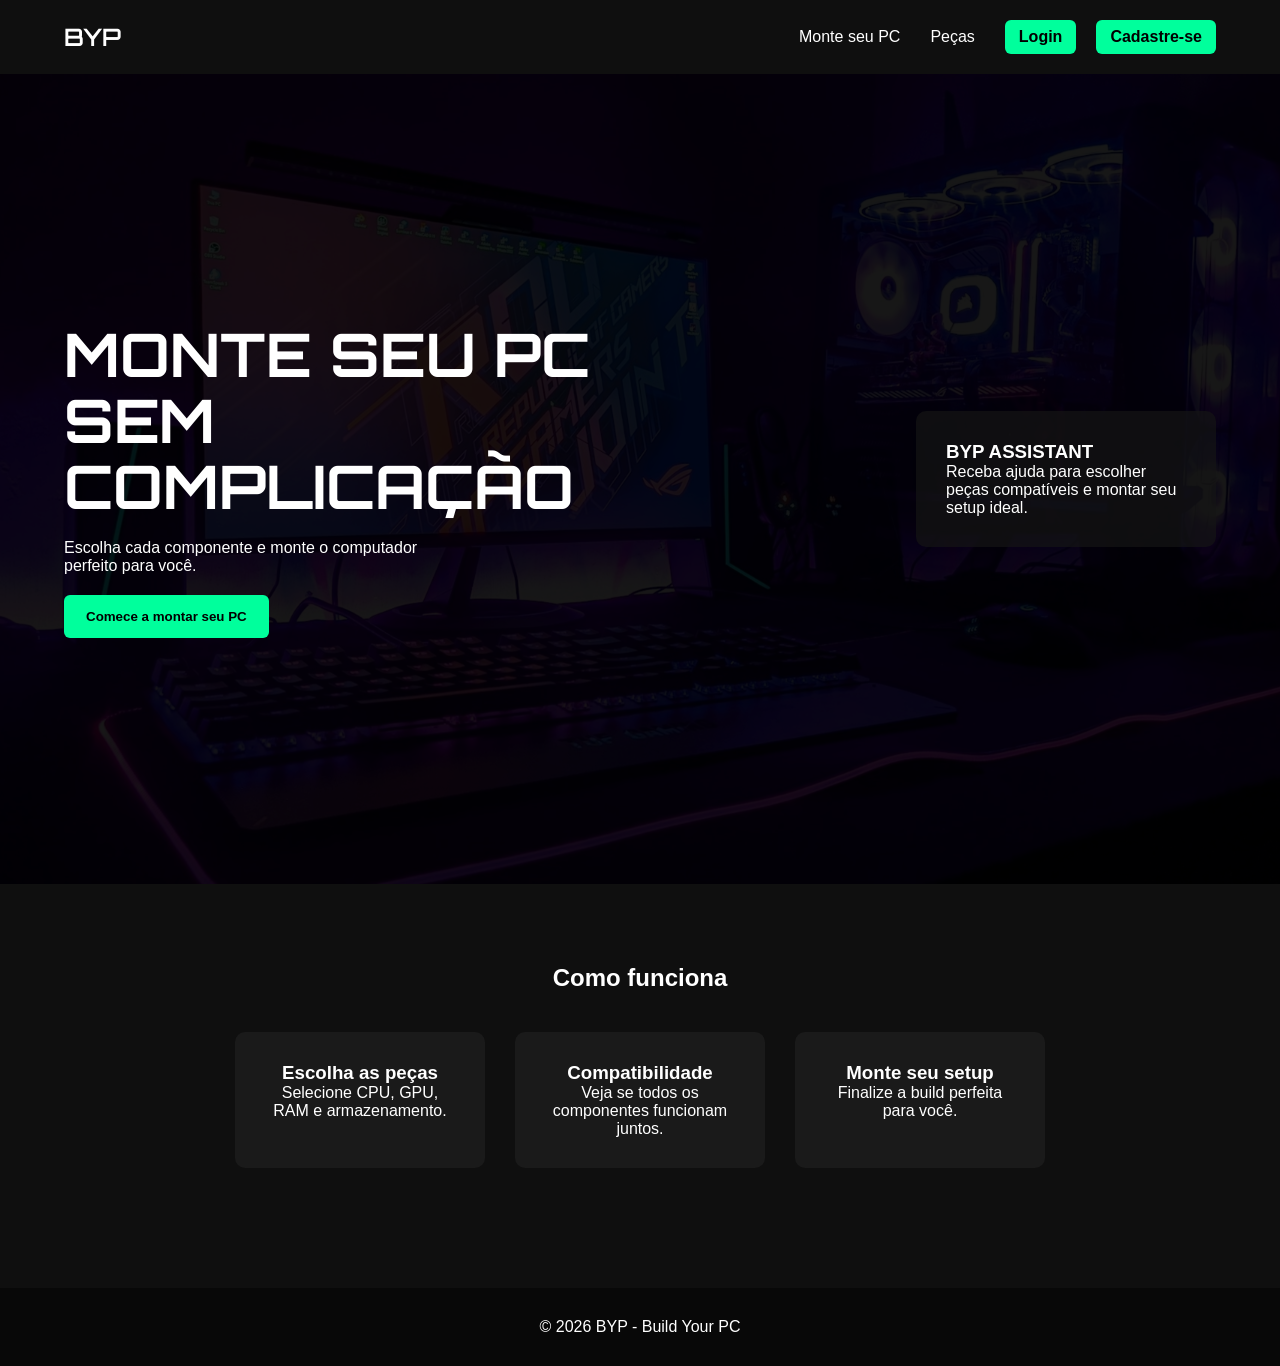
==== html/index.html @ b499fcb7 "first commit" ====
<!DOCTYPE html>
<html lang="pt-br">

<head>
<meta charset="UTF-8">
<meta name="viewport" content="width=device-width, initial-scale=1.0">

<title>BYP - Monte seu PC</title>

<link rel="stylesheet" href="../css/style.css">
<link href="https://fonts.googleapis.com/css2?family=Orbitron:wght@400;600&display=swap" rel="stylesheet">

</head>
<body>
<header>
<div class="container nav">

<div class="logo">BYP</div>

<div class="right-menu">

<nav>
<ul>
<li><a href="#">Monte seu PC</a></li>
<li><a href="#">Peças</a></li>
</ul>
</nav>

<div class="auth">
<a class="btn-login" href="login.html">Login</a>
<a class="btn" href="cadastro.html">Cadastre-se</a>
</div>

</div>

</div>
</header>


<section class="hero">

<div class="overlay"></div>

<div class="container hero-content">

<div class="hero-text">

<h1>
MONTE SEU PC<br>
SEM<br>
COMPLICAÇÃO
</h1>

<p>
Escolha cada componente e monte o computador perfeito para você.
</p>

<button class="cta">
Comece a montar seu PC
</button>

</div>


<div class="assistant">

<h3>BYP ASSISTANT</h3>

<p>
Receba ajuda para escolher peças compatíveis e montar seu setup ideal.
</p>

</div>

</div>

</section>


<section class="features">

<div class="container">

<h2>Como funciona</h2>

<div class="cards">

<div class="card">
<h3>Escolha as peças</h3>
<p>Selecione CPU, GPU, RAM e armazenamento.</p>
</div>

<div class="card">
<h3>Compatibilidade</h3>
<p>Veja se todos os componentes funcionam juntos.</p>
</div>

<div class="card">
<h3>Monte seu setup</h3>
<p>Finalize a build perfeita para você.</p>
</div>

</div>

</div>

</section>


<footer>

<p>© 2026 BYP - Build Your PC</p>

</footer>

</body>
</html>
---- css/style.css ----
*{
margin:0;
padding:0;
box-sizing:border-box;
}

body{
font-family:Arial, Helvetica, sans-serif;
background:#0f0f0f;
color:white;
}

body {
  opacity: 0;
  transform: translateY(10px);
  animation: fadeIn 0.8s ease forwards;
}

@keyframes fadeIn {
  to {
    opacity: 1;
    transform: translateY(0);
  }
}

.container{
width:90%;
max-width:1200px;
margin:auto;
}

header{
padding:20px 0;
}

.nav{
display:flex;
justify-content:space-between;
align-items:center;
}

.right-menu{
display:flex;
align-items:center;
gap:30px;
}

.logo{
font-family:'Orbitron', sans-serif;
font-size:24px;
font-weight:600;
}

nav ul{
display:flex;
gap:25px;
list-style:none;
display:flex;
gap:30px;
}

nav a{
color:rgb(255, 255, 255);
text-decoration: none;
}

nav a:hover{
color:rgb(105, 8, 252);
}

nav a{
color:white;
text-decoration:none;
transition:0.3s;
}

nav a:hover{
color:#00ff9c;
}

.auth{
display:flex;
gap:20px;
align-items:center;
}

.btn{
padding:8px 14px;
background:#00ff9c;
color:black;
text-decoration:none;
border-radius:6px;
font-weight:bold;
}

.btn:hover{
transform:scale(1.05);
box-shadow:0 0 15px #00ff9d41;    
}

.btn-login:hover{
transform:scale(1.05);
box-shadow:0 0 15px #00ff9d3f;
}

.btn-login{
padding:8px 14px;
background:#00ff9c;
color:black;
text-decoration:none;
border-radius:6px;
font-weight:bold;
}

.hero{
position:relative;
background:url("../img/pcindex.png") center/cover no-repeat;
height:90vh;
display:flex;
align-items:center;
}

.overlay{
position:absolute;
top:0;
left:0;
width:100%;
height:100%;
background:rgba(0, 0, 0, 0.911);
}

.hero-content{
position:relative;
display:flex;
justify-content:space-between;
align-items:center;
}

.hero-text h1{
font-family:'Orbitron', sans-serif;
font-size:60px;
line-height:1.1;
margin-bottom:20px;
}

.hero-text p{
margin-bottom:20px;
max-width:400px;
}

.cta{
padding:14px 22px;
background:#00ff9c;
border:none;
border-radius:6px;
font-weight:bold;
cursor:pointer;
}

.cta:hover{
    font-size: 14px;
    transition: 0.3s;
}

.assistant{
background:rgba(20,20,20,0.7);
padding:30px;
border-radius:10px;
max-width:300px;
}

.features{
padding:80px 0;
text-align:center;
}

.features h2{
margin-bottom:40px;
}

.cards{
display:flex;
gap:30px;
justify-content:center;
}

.card {
transition: 0.3s;
}

.card:hover {
transform:translateY(-5px);
box-shadow:0 10px 20px rgba(0,0,0,0.4);
}

.card{
background:#1a1a1a;
padding:30px;
border-radius:10px;
width:250px;
}

footer{
text-align:center;
padding:30px;
background:#080808;
margin-top:40px;
}

@media (max-width: 768px){

.hero-content{
flex-direction: column;
gap:40px;
text-align:center;
}

}

@media (max-width: 768px){

.nav{
flex-direction:column;
gap:15px;
}

nav ul{
gap:15px;
}

}

@media (max-width: 768px){

.cards{
flex-direction: column;
align-items:center;
}

.card{
width:100%;
max-width:350px;
}

}
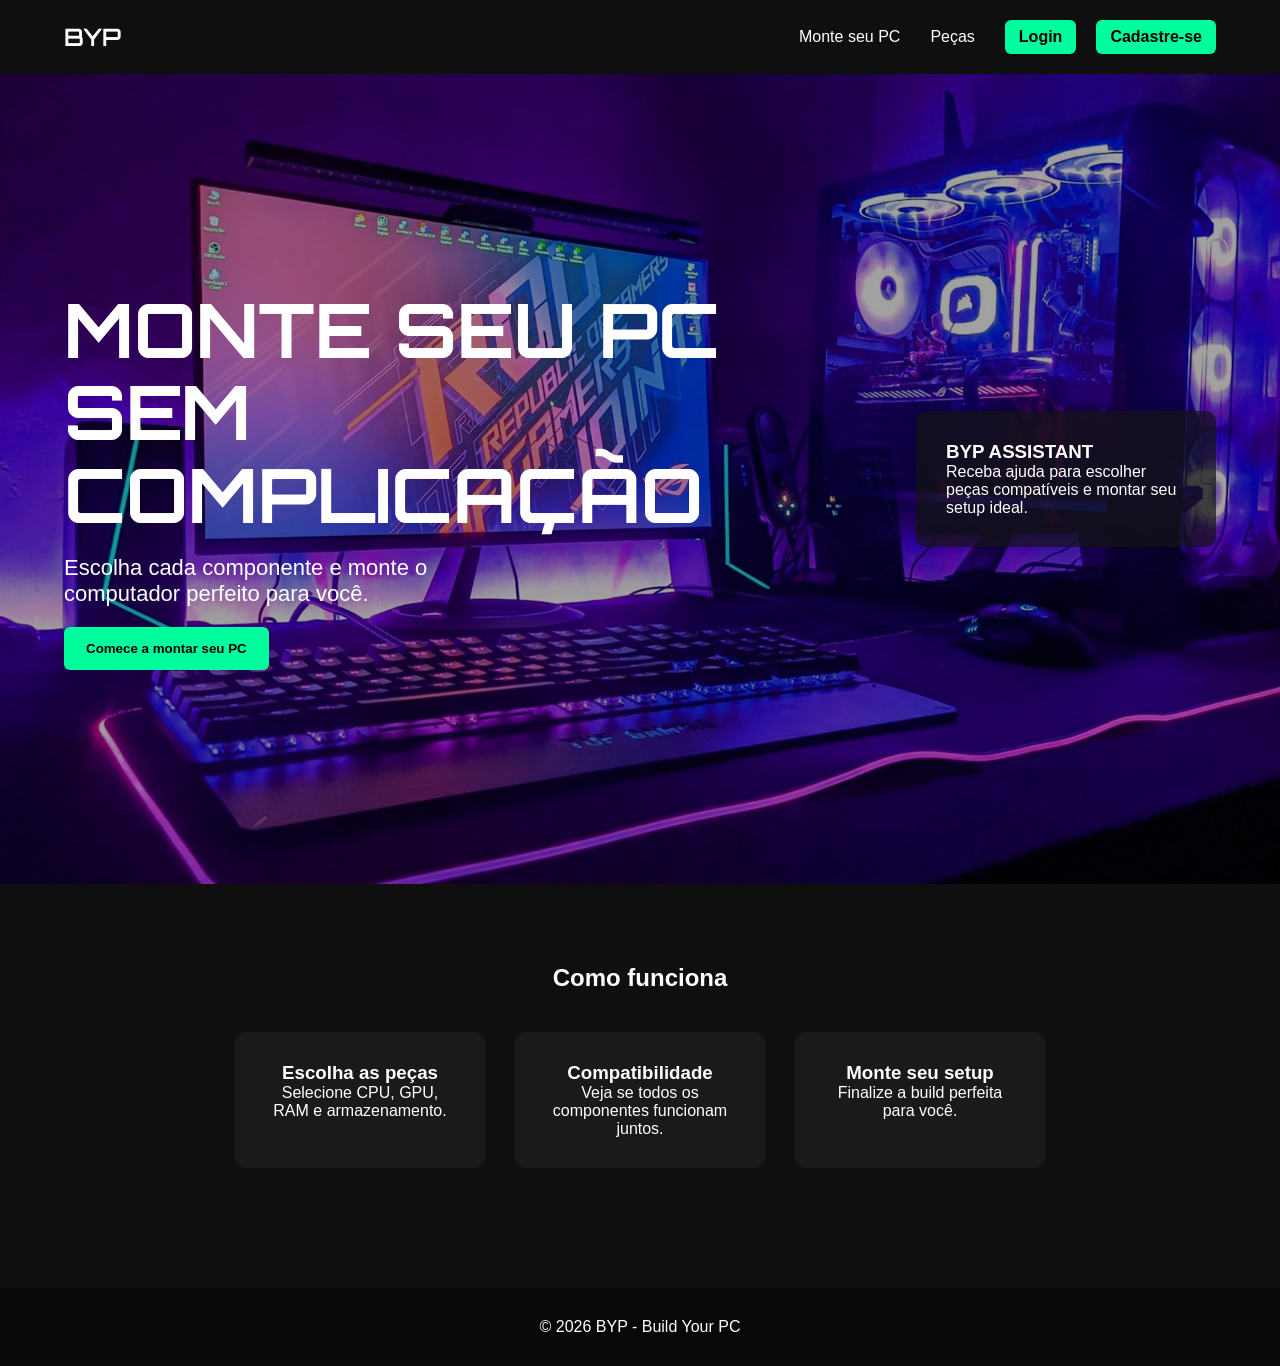
==== commit 65542194: "feat: add profile and password recovery pages with styles" ====
--- a/html/index.html
+++ b/html/index.html
@@ -9,7 +9,6 @@
 
 <link rel="stylesheet" href="../css/style.css">
 <link href="https://fonts.googleapis.com/css2?family=Orbitron:wght@400;600&display=swap" rel="stylesheet">
-
 </head>
 <body>
 <header>
@@ -26,9 +25,17 @@
 </ul>
 </nav>
 
-<div class="auth">
-<a class="btn-login" href="login.html">Login</a>
-<a class="btn" href="cadastro.html">Cadastre-se</a>
+<!-- Visitante (não logado) -->
+<div class="auth" id="menu-guest">
+  <a class="btn-login" href="login.html">Login</a>
+  <a class="btn" href="cadastro.html">Cadastre-se</a>
+</div>
+
+<!-- Logado -->
+<div class="auth" id="menu-user" style="display: none;">
+  <span id="user-nome"></span>
+  <a class="btn-login" href="perfil.html">Meu Perfil</a>
+  <button class="btn" onclick="fazerLogout()">Sair</button>
 </div>
 
 </div>
@@ -113,5 +120,6 @@
 
 </footer>
 
+    <script src="../js/auth.js"></script>
 </body>
 </html>
--- a/css/style.css
+++ b/css/style.css
@@ -112,6 +112,10 @@
 font-weight:bold;
 }
 
+#user-nome {
+  text-transform: capitalize;
+}
+
 .hero{
 position:relative;
 background:url("../img/pcindex.png") center/cover no-repeat;
@@ -126,7 +130,7 @@
 left:0;
 width:100%;
 height:100%;
-background:rgba(0, 0, 0, 0.911);
+background: rgba(0, 0, 0, 0.367);
 }
 
 .hero-content{
@@ -138,7 +142,7 @@
 
 .hero-text h1{
 font-family:'Orbitron', sans-serif;
-font-size:60px;
+font-size:75px;
 line-height:1.1;
 margin-bottom:20px;
 }
@@ -146,6 +150,7 @@
 .hero-text p{
 margin-bottom:20px;
 max-width:400px;
+font-size: 22px;
 }
 
 .cta{
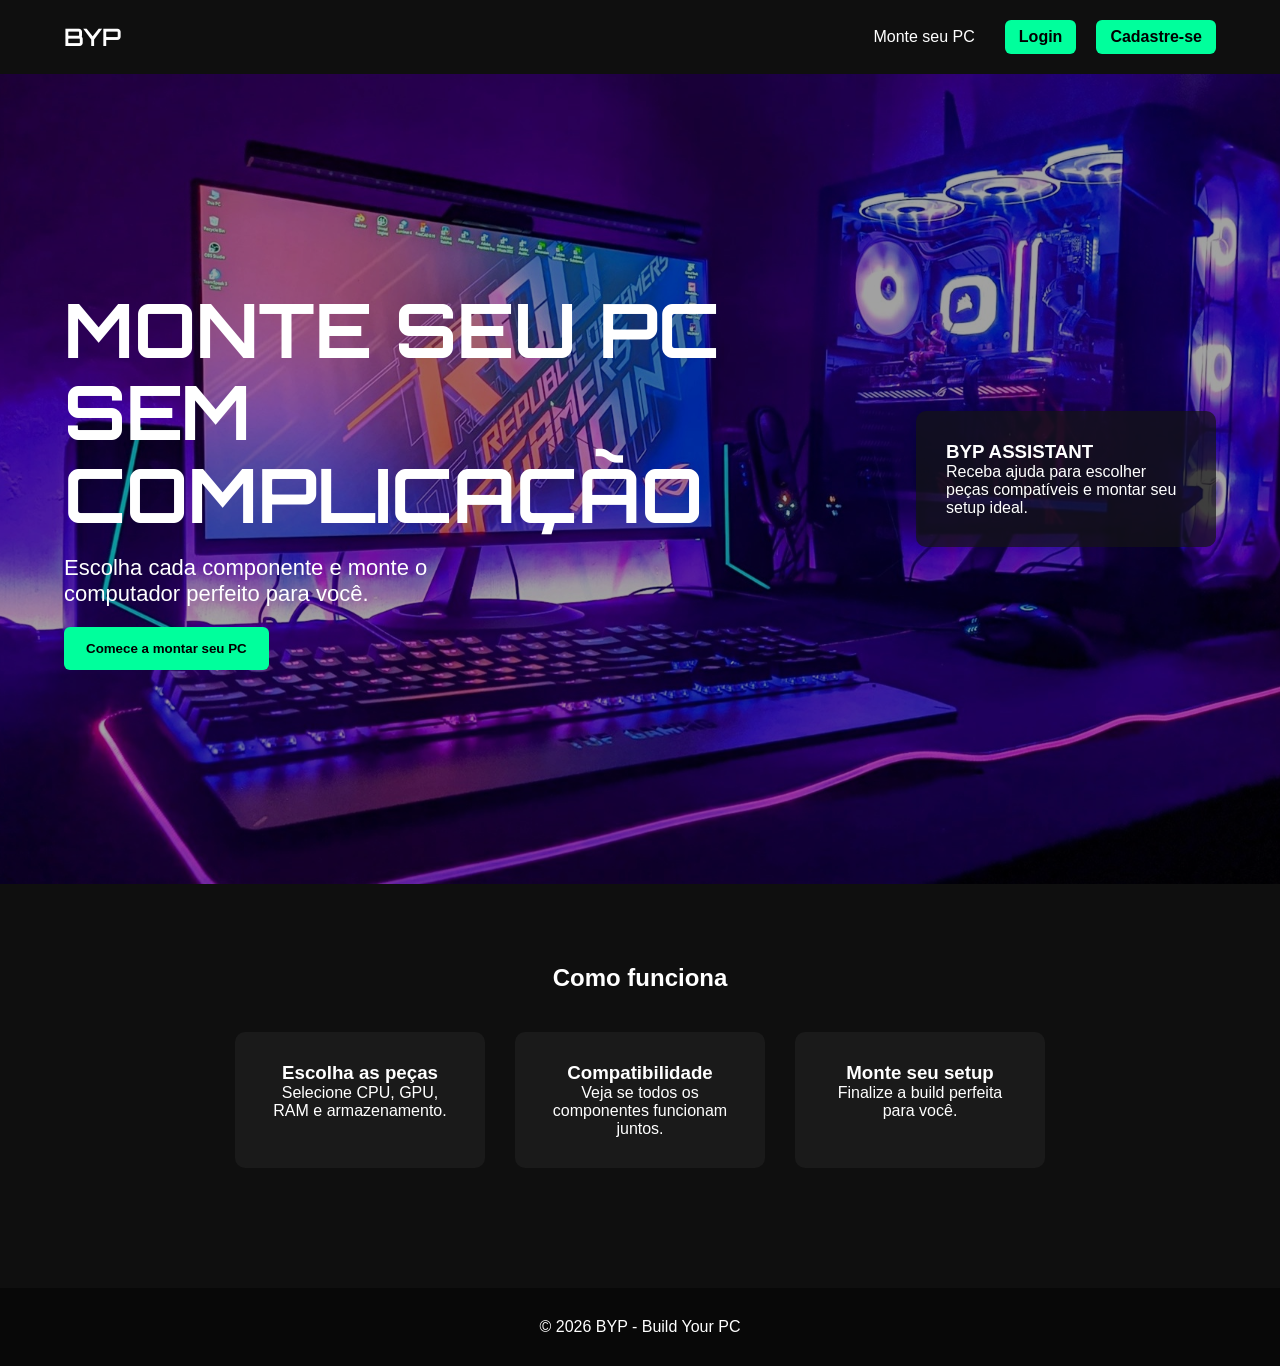
==== commit 7f7c05b4: "feat: add and update pages" ====
--- a/html/index.html
+++ b/html/index.html
@@ -20,8 +20,7 @@
 
 <nav>
 <ul>
-<li><a href="#">Monte seu PC</a></li>
-<li><a href="#">Peças</a></li>
+<li><a href="../html/montagem.html">Monte seu PC</a></li>
 </ul>
 </nav>
 
@@ -62,9 +61,11 @@
 Escolha cada componente e monte o computador perfeito para você.
 </p>
 
+<a href="../html/montagem.html">
 <button class="cta">
 Comece a montar seu PC
 </button>
+</a>
 
 </div>
 
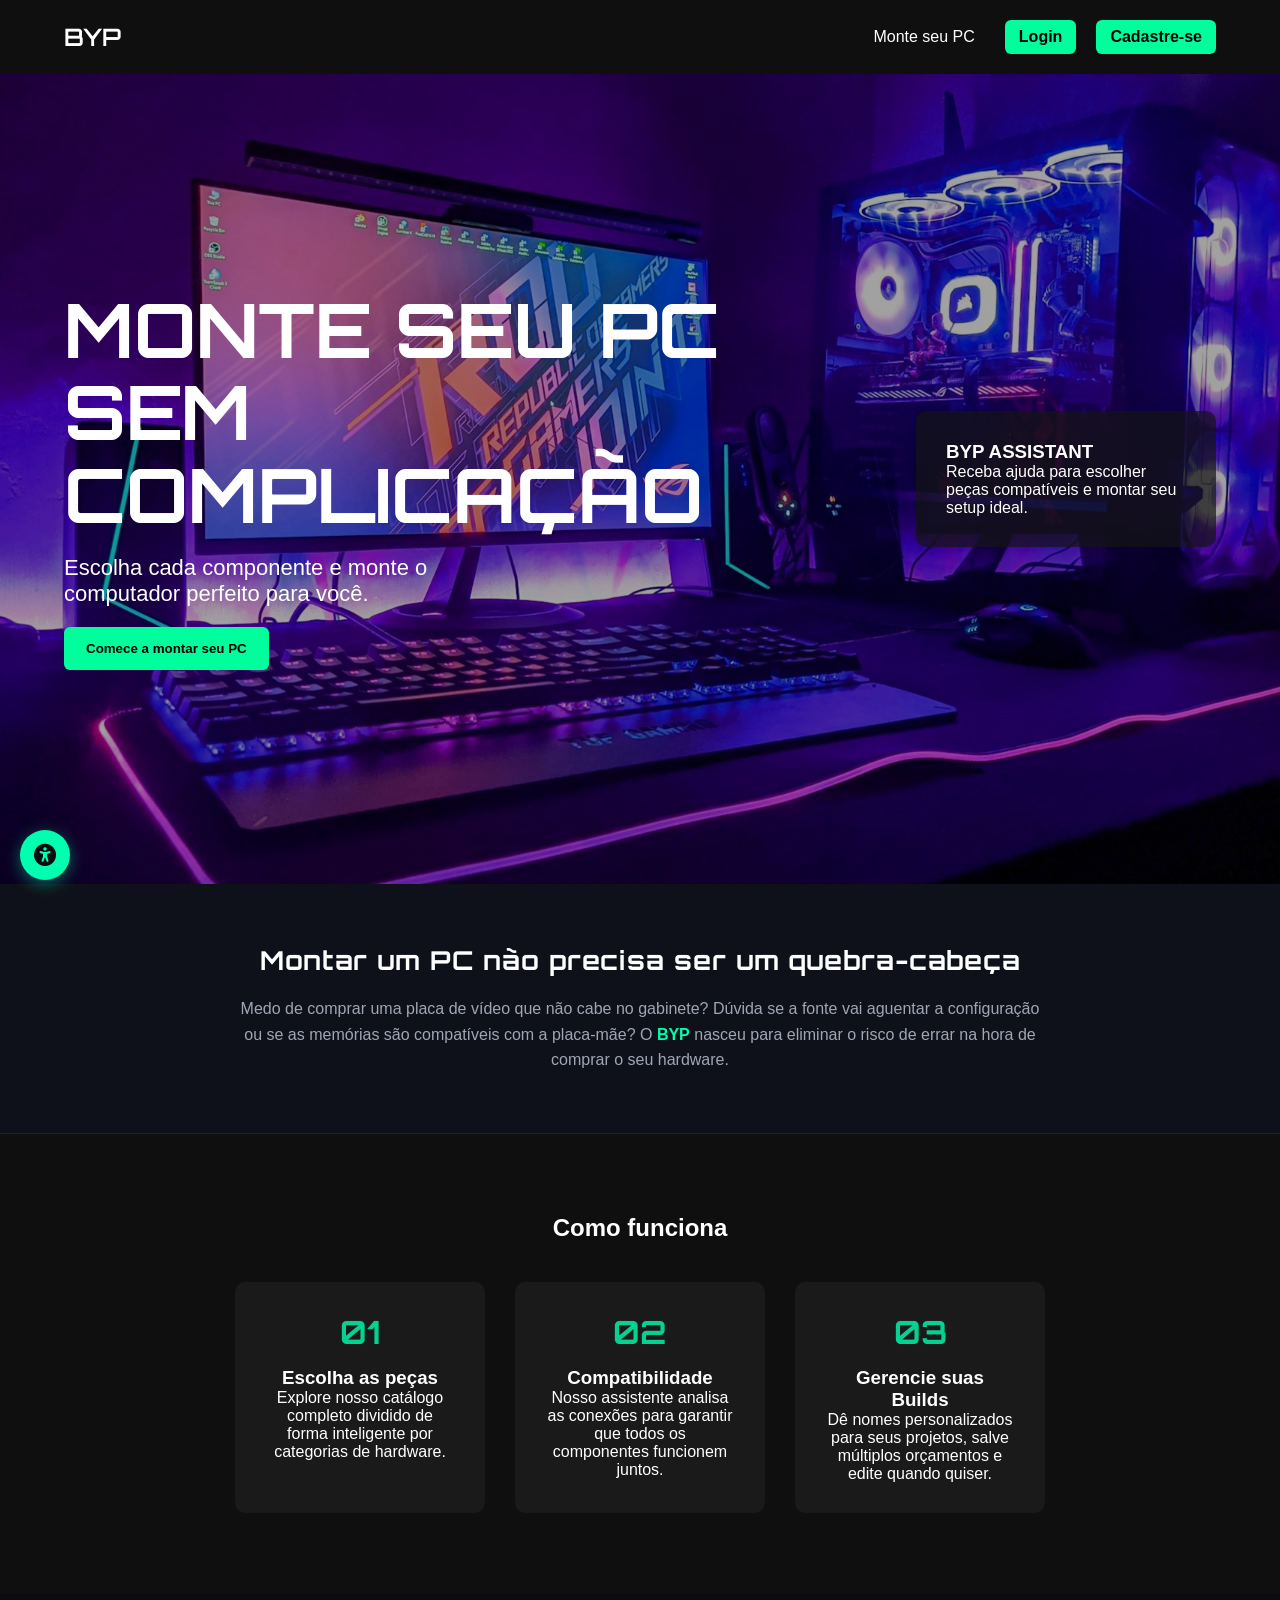
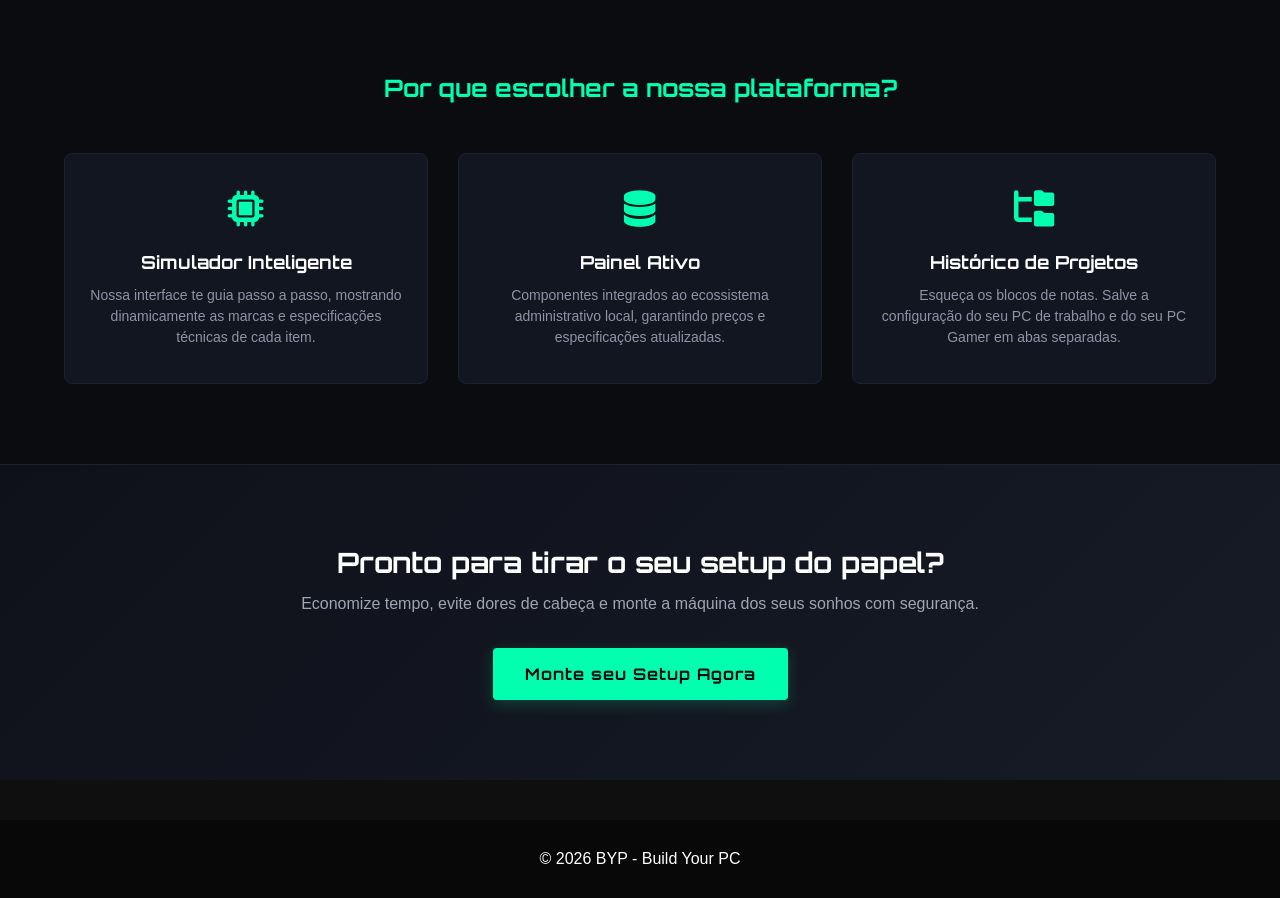
==== commit c400c313: "add all" ====
--- a/html/index.html
+++ b/html/index.html
@@ -2,125 +2,174 @@
 <html lang="pt-br">
 
 <head>
-<meta charset="UTF-8">
-<meta name="viewport" content="width=device-width, initial-scale=1.0">
+  <meta charset="UTF-8">
+  <meta name="viewport" content="width=device-width, initial-scale=1.0">
 
-<title>BYP - Monte seu PC</title>
+  <title>BYP - Monte seu PC</title>
 
-<link rel="stylesheet" href="../css/style.css">
-<link href="https://fonts.googleapis.com/css2?family=Orbitron:wght@400;600&display=swap" rel="stylesheet">
+  <link rel="stylesheet" href="../css/style.css">
+  <link href="https://fonts.googleapis.com/css2?family=Orbitron:wght@400;600&display=swap" rel="stylesheet">
+  <link rel="stylesheet" href="https://cdnjs.cloudflare.com/ajax/libs/font-awesome/6.5.0/css/all.min.css"/>
 </head>
+
 <body>
-<header>
-<div class="container nav">
+  <header>
+    <div class="container nav">
 
-<div class="logo">BYP</div>
+      <div class="logo">BYP</div>
 
-<div class="right-menu">
+      <div class="right-menu">
 
-<nav>
-<ul>
-<li><a href="../html/montagem.html">Monte seu PC</a></li>
-</ul>
-</nav>
+        <nav>
+          <ul>
+            <li><a href="../html/montagem.html">Monte seu PC</a></li>
+          </ul>
+        </nav>
 
-<!-- Visitante (não logado) -->
-<div class="auth" id="menu-guest">
-  <a class="btn-login" href="login.html">Login</a>
-  <a class="btn" href="cadastro.html">Cadastre-se</a>
-</div>
+        <div class="auth" id="menu-guest">
+          <a class="btn-login" href="login.html">Login</a>
+          <a class="btn" href="cadastro.html">Cadastre-se</a>
+        </div>
 
-<!-- Logado -->
-<div class="auth" id="menu-user" style="display: none;">
-  <span id="user-nome"></span>
-  <a class="btn-login" href="perfil.html">Meu Perfil</a>
-  <button class="btn" onclick="fazerLogout()">Sair</button>
-</div>
+        <div class="auth" id="menu-user" style="display: none;">
+          <span id="user-nome"></span>
+          <a class="btn-login" href="perfil.html">Meu Perfil</a>
+          <button class="btn" onclick="fazerLogout()">Sair</button>
+        </div>
 
-</div>
+      </div>
 
-</div>
-</header>
+    </div>
+  </header>
 
 
-<section class="hero">
+  <section class="hero">
+    <div class="overlay"></div>
+    <div class="container hero-content">
+      <div class="hero-text">
+        <h1>
+          MONTE SEU PC<br>
+          SEM<br>
+          COMPLICAÇÃO
+        </h1>
+        <p>
+          Escolha cada componente e monte o computador perfeito para você.
+        </p>
+        <a href="../html/montagem.html">
+          <button class="cta">
+            Comece a montar seu PC
+          </button>
+        </a>
+      </div>
 
-<div class="overlay"></div>
+      <div class="assistant">
+        <h3>BYP ASSISTANT</h3>
+        <p>
+          Receba ajuda para escolher peças compatíveis e montar seu setup ideal.
+        </p>
+      </div>
+    </div>
+  </section>
 
-<div class="container hero-content">
+  <section class="story-problem reveal">
+    <div class="container">
+      <div class="problem-content">
+        <h2>Montar um PC não precisa ser um quebra-cabeça</h2>
+        <p>
+          Medo de comprar uma placa de vídeo que não cabe no gabinete? Dúvida se a fonte vai aguentar a configuração ou se as memórias são compatíveis com a placa-mãe? O <strong>BYP</strong> nasceu para eliminar o risco de errar na hora de comprar o seu hardware.
+        </p>
+      </div>
+    </div>
+  </section>
 
-<div class="hero-text">
+  <section class="features">
+    <div class="container">
+      <h2>Como funciona</h2>
+      <div class="cards">
+        <div class="card reveal">
+          <div class="step-number">01</div>
+          <h3>Escolha as peças</h3>
+          <p>Explore nosso catálogo completo dividido de forma inteligente por categorias de hardware.</p>
+        </div>
 
-<h1>
-MONTE SEU PC<br>
-SEM<br>
-COMPLICAÇÃO
-</h1>
+        <div class="card reveal">
+          <div class="step-number">02</div>
+          <h3>Compatibilidade</h3>
+          <p>Nosso assistente analisa as conexões para garantir que todos os componentes funcionem juntos.</p>
+        </div>
 
-<p>
-Escolha cada componente e monte o computador perfeito para você.
-</p>
+        <div class="card reveal">
+          <div class="step-number">03</div>
+          <h3>Gerencie suas Builds</h3>
+          <p>Dê nomes personalizados para seus projetos, salve múltiplos orçamentos e edite quando quiser.</p>
+        </div>
+      </div>
+    </div>
+  </section>
 
-<a href="../html/montagem.html">
-<button class="cta">
-Comece a montar seu PC
-</button>
-</a>
+  <section class="differentials">
+    <div class="container">
+      <h2>Por que escolher a nossa plataforma?</h2>
+      <div class="diff-grid">
+        <div class="diff-box reveal">
+          <div class="diff-icon"><i class="fa-solid fa-microchip"></i></div>
+          <h3>Simulador Inteligente</h3>
+          <p>Nossa interface te guia passo a passo, mostrando dinamicamente as marcas e especificações técnicas de cada item.</p>
+        </div>
+        
+        <div class="diff-box reveal">
+          <div class="diff-icon"><i class="fa-solid fa-database"></i></div>
+          <h3>Painel Ativo</h3>
+          <p>Componentes integrados ao ecossistema administrativo local, garantindo preços e especificações atualizadas.</p>
+        </div>
+        
+        <div class="diff-box reveal">
+          <div class="diff-icon"><i class="fa-solid fa-folder-tree"></i></div>
+          <h3>Histórico de Projetos</h3>
+          <p>Esqueça os blocos de notas. Salve a configuração do seu PC de trabalho e do seu PC Gamer em abas separadas.</p>
+        </div>
+      </div>
+    </div>
+  </section>
 
-</div>
+  <section class="final-cta reveal">
+    <div class="container">
+      <h2>Pronto para tirar o seu setup do papel?</h2>
+      <p>Economize tempo, evite dores de cabeça e monte a máquina dos seus sonhos com segurança.</p>
+      <a href="../html/montagem.html" class="btn-cta-final">Monte seu Setup Agora</a>
+    </div>
+  </section>
 
+  <footer>
+    <p>© 2026 BYP - Build Your PC</p>
+  </footer>
 
-<div class="assistant">
+  <script src="../js/acessibilidade.js"></script>
+  <script src="../js/auth.js"></script>
+  <script>
+    document.addEventListener("DOMContentLoaded", function () {
+      // Pega todos os elementos que queremos animar
+      const elementosParaAnimar = document.querySelectorAll('.reveal');
 
-<h3>BYP ASSISTANT</h3>
+      // Configura o observador de telas
+      const observador = new IntersectionObserver((entradas) => {
+        entradas.forEach(entrada => {
+          // Se o elemento estiver visível na tela (pelo menos 15% dele)
+          if (entrada.isIntersecting) {
+            entrada.target.classList.add('ativo');
+            
+            // Se você quiser que a animação aconteça TODA VEZ que subir/descer, comente a linha abaixo.
+            // Deixando assim, ela roda uma vez só e o elemento fica fixo na tela.
+            observador.unobserve(entrada.target); 
+          }
+        });
+      }, {
+        threshold: 0.15 // Porcentagem do elemento que precisa aparecer para disparar (15%)
+      });
 
-<p>
-Receba ajuda para escolher peças compatíveis e montar seu setup ideal.
-</p>
-
-</div>
-
-</div>
-
-</section>
-
-
-<section class="features">
-
-<div class="container">
-
-<h2>Como funciona</h2>
-
-<div class="cards">
-
-<div class="card">
-<h3>Escolha as peças</h3>
-<p>Selecione CPU, GPU, RAM e armazenamento.</p>
-</div>
-
-<div class="card">
-<h3>Compatibilidade</h3>
-<p>Veja se todos os componentes funcionam juntos.</p>
-</div>
-
-<div class="card">
-<h3>Monte seu setup</h3>
-<p>Finalize a build perfeita para você.</p>
-</div>
-
-</div>
-
-</div>
-
-</section>
-
-
-<footer>
-
-<p>© 2026 BYP - Build Your PC</p>
-
-</footer>
-
-    <script src="../js/auth.js"></script>
+      // Diz para o observador vigiar cada um dos elementos
+      elementosParaAnimar.forEach(el => observador.observe(el));
+    });
+  </script>
 </body>
 </html>
--- a/css/style.css
+++ b/css/style.css
@@ -1,250 +1,520 @@
-*{
-margin:0;
-padding:0;
-box-sizing:border-box;
-}
-
-body{
-font-family:Arial, Helvetica, sans-serif;
-background:#0f0f0f;
-color:white;
+/* ── CONFIGURAÇÕES GERAIS ────────────────────────────────── */
+* {
+  margin: 0;
+  padding: 0;
+  box-sizing: border-box;
 }
 
 body {
+  font-family: Arial, Helvetica, sans-serif;
+  background: #0f0f0f;
+  color: white;
   opacity: 0;
-  transform: translateY(10px);
-  animation: fadeIn 0.8s ease forwards;
+  animation: fadeIn 0.8s ease forwards; /* Removido o transform daqui para destravar o position: fixed */
 }
 
 @keyframes fadeIn {
   to {
     opacity: 1;
-    transform: translateY(0);
   }
 }
 
-.container{
-width:90%;
-max-width:1200px;
-margin:auto;
-}
-
-header{
-padding:20px 0;
-}
-
-.nav{
-display:flex;
-justify-content:space-between;
-align-items:center;
-}
-
-.right-menu{
-display:flex;
-align-items:center;
-gap:30px;
-}
-
-.logo{
-font-family:'Orbitron', sans-serif;
-font-size:24px;
-font-weight:600;
-}
-
-nav ul{
-display:flex;
-gap:25px;
-list-style:none;
-display:flex;
-gap:30px;
-}
-
-nav a{
-color:rgb(255, 255, 255);
-text-decoration: none;
-}
-
-nav a:hover{
-color:rgb(105, 8, 252);
-}
-
-nav a{
-color:white;
-text-decoration:none;
-transition:0.3s;
-}
-
-nav a:hover{
-color:#00ff9c;
-}
-
-.auth{
-display:flex;
-gap:20px;
-align-items:center;
-}
-
-.btn{
-padding:8px 14px;
-background:#00ff9c;
-color:black;
-text-decoration:none;
-border-radius:6px;
-font-weight:bold;
-}
-
-.btn:hover{
-transform:scale(1.05);
-box-shadow:0 0 15px #00ff9d41;    
-}
-
-.btn-login:hover{
-transform:scale(1.05);
-box-shadow:0 0 15px #00ff9d3f;
-}
-
-.btn-login{
-padding:8px 14px;
-background:#00ff9c;
-color:black;
-text-decoration:none;
-border-radius:6px;
-font-weight:bold;
+.container {
+  width: 90%;
+  max-width: 1200px;
+  margin: auto;
+}
+
+/* ── NAV / HEADER ────────────────────────────────────────── */
+header {
+  padding: 20px 0;
+}
+
+.nav {
+  display: flex;
+  justify-content: space-between;
+  align-items: center;
+}
+
+.right-menu {
+  display: flex;
+  align-items: center;
+  gap: 30px;
+}
+
+.logo {
+  font-family: 'Orbitron', sans-serif;
+  font-size: 24px;
+  font-weight: 600;
+}
+
+nav ul {
+  display: flex;
+  gap: 30px;
+  list-style: none;
+}
+
+nav a {
+  color: white;
+  text-decoration: none;
+  transition: 0.3s;
+}
+
+nav a:hover {
+  color: #00ff9c;
+}
+
+.auth {
+  display: flex;
+  gap: 20px;
+  align-items: center;
+}
+
+.btn {
+  padding: 8px 14px;
+  background: #00ff9c;
+  color: black;
+  text-decoration: none;
+  border-radius: 6px;
+  font-weight: bold;
+  transition: 0.2s;
+}
+
+.btn:hover {
+  transform: scale(1.05);
+  box-shadow: 0 0 15px #00ff9d41;    
+}
+
+.btn-login {
+  padding: 8px 14px;
+  background: #00ff9c;
+  color: black;
+  text-decoration: none;
+  border-radius: 6px;
+  font-weight: bold;
+  transition: 0.2s;
+}
+
+.btn-login:hover {
+  transform: scale(1.05);
+  box-shadow: 0 0 15px #00ff9d3f;
 }
 
 #user-nome {
   text-transform: capitalize;
 }
 
-.hero{
-position:relative;
-background:url("../img/pcindex.png") center/cover no-repeat;
-height:90vh;
-display:flex;
-align-items:center;
-}
-
-.overlay{
-position:absolute;
-top:0;
-left:0;
-width:100%;
-height:100%;
-background: rgba(0, 0, 0, 0.367);
-}
-
-.hero-content{
-position:relative;
-display:flex;
-justify-content:space-between;
-align-items:center;
-}
-
-.hero-text h1{
-font-family:'Orbitron', sans-serif;
-font-size:75px;
-line-height:1.1;
-margin-bottom:20px;
-}
-
-.hero-text p{
-margin-bottom:20px;
-max-width:400px;
-font-size: 22px;
-}
-
-.cta{
-padding:14px 22px;
-background:#00ff9c;
-border:none;
-border-radius:6px;
-font-weight:bold;
-cursor:pointer;
-}
-
-.cta:hover{
-    font-size: 14px;
-    transition: 0.3s;
-}
-
-.assistant{
-background:rgba(20,20,20,0.7);
-padding:30px;
-border-radius:10px;
-max-width:300px;
-}
-
-.features{
-padding:80px 0;
-text-align:center;
-}
-
-.features h2{
-margin-bottom:40px;
-}
-
-.cards{
-display:flex;
-gap:30px;
-justify-content:center;
+/* ── HERO SECTION ────────────────────────────────────────── */
+.hero {
+  position: relative;
+  background: url("../img/pcindex.png") center/cover no-repeat;
+  height: 90vh;
+  display: flex;
+  align-items: center;
+}
+
+.overlay {
+  position: absolute;
+  top: 0;
+  left: 0;
+  width: 100%;
+  height: 100%;
+  background: rgba(0, 0, 0, 0.367);
+}
+
+.hero-content {
+  position: relative;
+  display: flex;
+  justify-content: space-between;
+  align-items: center;
+}
+
+.hero-text h1 {
+  font-family: 'Orbitron', sans-serif;
+  font-size: 75px;
+  line-height: 1.1;
+  margin-bottom: 20px;
+}
+
+.hero-text p {
+  margin-bottom: 20px;
+  max-width: 400px;
+  font-size: 22px;
+}
+
+.cta {
+  padding: 14px 22px;
+  background: #00ff9c;
+  border: none;
+  border-radius: 6px;
+  font-weight: bold;
+  cursor: pointer;
+  transition: 0.3s;
+}
+
+.cta:hover {
+  transform: scale(1.05);
+  box-shadow: 0 0 15px #00ff9c88;
+}
+
+.assistant {
+  background: rgba(20, 20, 20, 0.7);
+  padding: 30px;
+  border-radius: 10px;
+  max-width: 300px;
+}
+
+/* ── ESTILOS DE STORYTELLING (INDEX) ─────────────────────── */
+
+/* Seção: O Problema */
+.story-problem {
+  background-color: #0f111a;
+  padding: 60px 0;
+  text-align: center;
+  border-bottom: 1px solid #1c2030;
+}
+
+.problem-content {
+  max-width: 800px;
+  margin: 0 auto;
+}
+
+.story-problem h2 {
+  font-family: 'Orbitron', sans-serif;
+  color: #fff;
+  font-size: 26px;
+  margin-bottom: 20px;
+  letter-spacing: 1px;
+}
+
+.story-problem p {
+  color: #a0a5b5;
+  font-size: 16px;
+  line-height: 1.6;
+}
+
+.story-problem strong {
+  color: #00ffae;
+}
+
+/* Seção: Como Funciona (Passos) */
+.features {
+  padding: 80px 0;
+  text-align: center;
+}
+
+.features h2 {
+  margin-bottom: 40px;
+}
+
+.cards {
+  display: flex;
+  gap: 30px;
+  justify-content: center;
 }
 
 .card {
-transition: 0.3s;
+  background: #1a1a1a;
+  padding: 30px;
+  border-radius: 10px;
+  width: 250px;
+  position: relative;
+  transition: transform 0.3s ease, border-color 0.3s ease, box-shadow 0.3s;
 }
 
 .card:hover {
-transform:translateY(-5px);
-box-shadow:0 10px 20px rgba(0,0,0,0.4);
-}
-
-.card{
-background:#1a1a1a;
-padding:30px;
-border-radius:10px;
-width:250px;
-}
-
-footer{
-text-align:center;
-padding:30px;
-background:#080808;
-margin-top:40px;
-}
-
-@media (max-width: 768px){
-
-.hero-content{
-flex-direction: column;
-gap:40px;
-text-align:center;
-}
-
-}
-
-@media (max-width: 768px){
-
-.nav{
-flex-direction:column;
-gap:15px;
-}
-
-nav ul{
-gap:15px;
-}
-
-}
-
-@media (max-width: 768px){
-
-.cards{
-flex-direction: column;
-align-items:center;
-}
-
-.card{
-width:100%;
-max-width:350px;
-}
-
+  transform: translateY(-5px);
+  box-shadow: 0 10px 20px rgba(0, 0, 0, 0.4);
+  border-color: #00ffae !important;
+}
+
+.step-number {
+  font-family: 'Orbitron', sans-serif;
+  font-size: 32px;
+  color: #00ffae;
+  font-weight: bold;
+  margin-bottom: 15px;
+  opacity: 0.8;
+}
+
+/* Seção: Diferenciais */
+.differentials {
+  background-color: #0b0c10;
+  padding: 80px 0;
+  text-align: center;
+}
+
+.differentials h2 {
+  font-family: 'Orbitron', sans-serif;
+  color: #00ffae;
+  margin-bottom: 50px;
+  font-size: 24px;
+}
+
+.diff-grid {
+  display: grid;
+  grid-template-columns: repeat(auto-fit, minmax(280px, 1fr));
+  gap: 30px;
+}
+
+.diff-box {
+  background: #121620;
+  padding: 35px 25px;
+  border-radius: 8px;
+  border: 1px solid #1c2230;
+  text-align: center;
+}
+
+.diff-icon {
+  font-size: 36px;
+  color: #00ffae;
+  margin-bottom: 20px;
+}
+
+.diff-box h3 {
+  font-family: 'Orbitron', sans-serif;
+  color: #fff;
+  font-size: 18px;
+  margin-bottom: 12px;
+}
+
+.diff-box p {
+  color: #8e94a6;
+  font-size: 14px;
+  line-height: 1.5;
+}
+
+/* Seção: Call to Action Final */
+.final-cta {
+  background: linear-gradient(135deg, #0f111a 0%, #161b26 100%);
+  padding: 80px 0;
+  text-align: center;
+  border-top: 1px solid #1c2230;
+}
+
+.final-cta h2 {
+  font-family: 'Orbitron', sans-serif;
+  color: #fff;
+  font-size: 28px;
+  margin-bottom: 15px;
+}
+
+.final-cta p {
+  color: #a0a5b5;
+  margin-bottom: 35px;
+  font-size: 16px;
+}
+
+.btn-cta-final {
+  display: inline-block;
+  font-family: 'Orbitron', sans-serif;
+  background-color: #00ffae;
+  color: #0b0c10;
+  padding: 16px 32px;
+  border-radius: 4px;
+  font-weight: bold;
+  text-decoration: none;
+  letter-spacing: 1px;
+  transition: all 0.3s ease;
+  box-shadow: 0 4px 15px rgba(0, 255, 174, 0.2);
+}
+
+.btn-cta-final:hover {
+  background-color: #00cc8c;
+  box-shadow: 0 6px 20px rgba(0, 255, 174, 0.4);
+  transform: scale(1.03);
+}
+
+/* ── FOOTER / MEDIA QUERIES ──────────────────────────────── */
+footer {
+  text-align: center;
+  padding: 30px;
+  background: #080808;
+  margin-top: 40px;
+}
+
+@media (max-width: 768px) {
+  .hero-content {
+    flex-direction: column;
+    gap: 40px;
+    text-align: center;
+  }
+  .nav {
+    flex-direction: column;
+    gap: 15px;
+  }
+  nav ul {
+    gap: 15px;
+  }
+  .cards {
+    flex-direction: column;
+    align-items: center;
+  }
+  .card {
+    width: 100%;
+    max-width: 350px;
+  }
+}
+
+/* ── WIDGET DE ACESSIBILIDADE FLUTUANTE ───────────────────── */
+.a11y-widget {
+  position: fixed !important;
+  bottom: 20px !important;
+  left: 20px !important;
+  z-index: 999999 !important;
+  display: block !important;
+}
+
+.a11y-btn-flutuante {
+  background: #00ffae !important;
+  color: #0b0c10 !important;
+  border: none !important;
+  width: 50px !important;
+  height: 50px !important;
+  border-radius: 50% !important;
+  font-size: 22px !important;
+  cursor: pointer !important;
+  box-shadow: 0 4px 15px rgba(0, 255, 174, 0.4) !important;
+  display: flex !important;
+  align-items: center !important;
+  justify-content: center !important;
+  transition: transform 0.2s ease !important;
+}
+
+.a11y-btn-flutuante:hover {
+  transform: scale(1.1) !important;
+}
+
+.a11y-menu {
+  position: absolute !important;
+  bottom: 60px !important;
+  left: 0 !important;
+  background: #11141e !important;
+  border: 1px solid #202736 !important;
+  border-radius: 6px !important;
+  width: 220px !important;
+  padding: 12px !important;
+  box-shadow: 0 5px 25px rgba(0, 0, 0, 0.8) !important;
+  display: none !important;
+  flex-direction: column !important;
+  gap: 8px !important;
+}
+
+.a11y-menu.aberto {
+  display: flex !important;
+}
+
+.a11y-header {
+  font-family: 'Orbitron', sans-serif !important;
+  color: #00ffae !important;
+  font-size: 11px !important;
+  font-weight: bold !important;
+  letter-spacing: 1px !important;
+  margin-bottom: 4px !important;
+  border-bottom: 1px solid #202736 !important;
+  padding-bottom: 6px !important;
+}
+
+.a11y-menu button {
+  background: #181d2a !important;
+  border: 1px solid #2d374d !important;
+  color: #c5c6c7 !important;
+  padding: 10px 12px !important;
+  border-radius: 4px !important;
+  cursor: pointer !important;
+  text-align: left !important;
+  font-size: 13px !important;
+  font-weight: 600 !important;
+  display: flex !important;
+  align-items: center !important;
+  gap: 10px !important;
+  transition: 0.2s !important;
+  width: 100% !important;
+}
+
+.a11y-menu button:hover {
+  border-color: #00ffae !important;
+  color: #fff !important;
+  background: #1e2535 !important;
+}
+
+/* ── CLASSES INTERNAS DE MODIFICAÇÃO (BODY) ───────────────── */
+body.fonte-aumentar p, body.fonte-aumentar span, body.fonte-aumentar button, body.fonte-aumentar td, body.fonte-aumentar label {
+  font-size: 115% !important;
+}
+body.fonte-aumentar h1 { font-size: 130% !important; }
+body.fonte-aumentar h2 { font-size: 125% !important; }
+
+body.fonte-diminuir p, body.fonte-diminuir span, body.fonte-diminuir button, body.fonte-diminuir td, body.fonte-diminuir label {
+  font-size: 90% !important;
+}
+
+body.fonte-dislexia * {
+  font-family: Arial, sans-serif !important;
+  letter-spacing: 0.08em !important;
+  word-spacing: 0.12em !important;
+  line-height: 1.7 !important;
+}
+
+body.alto-contraste {
+  background: #000000 !important;
+  color: #ffffff !important;
+}
+body.alto-contraste .card, 
+body.alto-contraste .card-build, 
+body.alto-contraste .modal-byp,
+body.alto-contraste .diff-box {
+  background: #000000 !important;
+  border: 2px solid #ffffff !important;
+}
+body.alto-contraste * {
+  color: #ffffff !important;
+}
+body.alto-contraste button, body.alto-contraste .btn-cta-final {
+  background: #ffffff !important;
+  color: #000000 !important;
+  border: 2px solid #ffffff !important;
+}
+
+/* ── ANIMAÇÃO DE REVELAÇÃO NO SCROLL ─────────────────────── */
+
+/* Estado inicial: oculto e empurrado 50px para baixo */
+.reveal {
+  opacity: 0;
+  transform: translateY(50px);
+  transition: opacity 0.8s ease-out, transform 0.8s ease-out;
+  will-change: opacity, transform; /* Otimiza a performance da animação no navegador */
+}
+
+/* Estado ativo: visível e na posição original */
+.reveal.ativo {
+  opacity: 1;
+  transform: translateY(0);
+}
+
+/* Efeito cascata opcional: adiciona um pequeno delay para os cards não subirem todos juntos */
+.cards .card:nth-child(2),
+.diff-grid .diff-box:nth-child(2) {
+  transition-delay: 0.15s;
+}
+
+.cards .card:nth-child(3),
+.diff-grid .diff-box:nth-child(3) {
+  transition-delay: 0.3s;
+}
+
+/* ── TRANSIÇÃO SUAVE ENTRE PÁGINAS (PREMIUM) ────────────── */
+body {
+  opacity: 0;
+  transition: opacity 0.4s ease-in-out !important;
+}
+
+/* Classe ativada quando a página termina de carregar */
+body.pagina-carregada {
+  opacity: 1;
+}
+
+/* Classe ativada no momento exato em que o usuário clica para sair */
+body.pagina-saindo {
+  opacity: 0 !important;
 }
